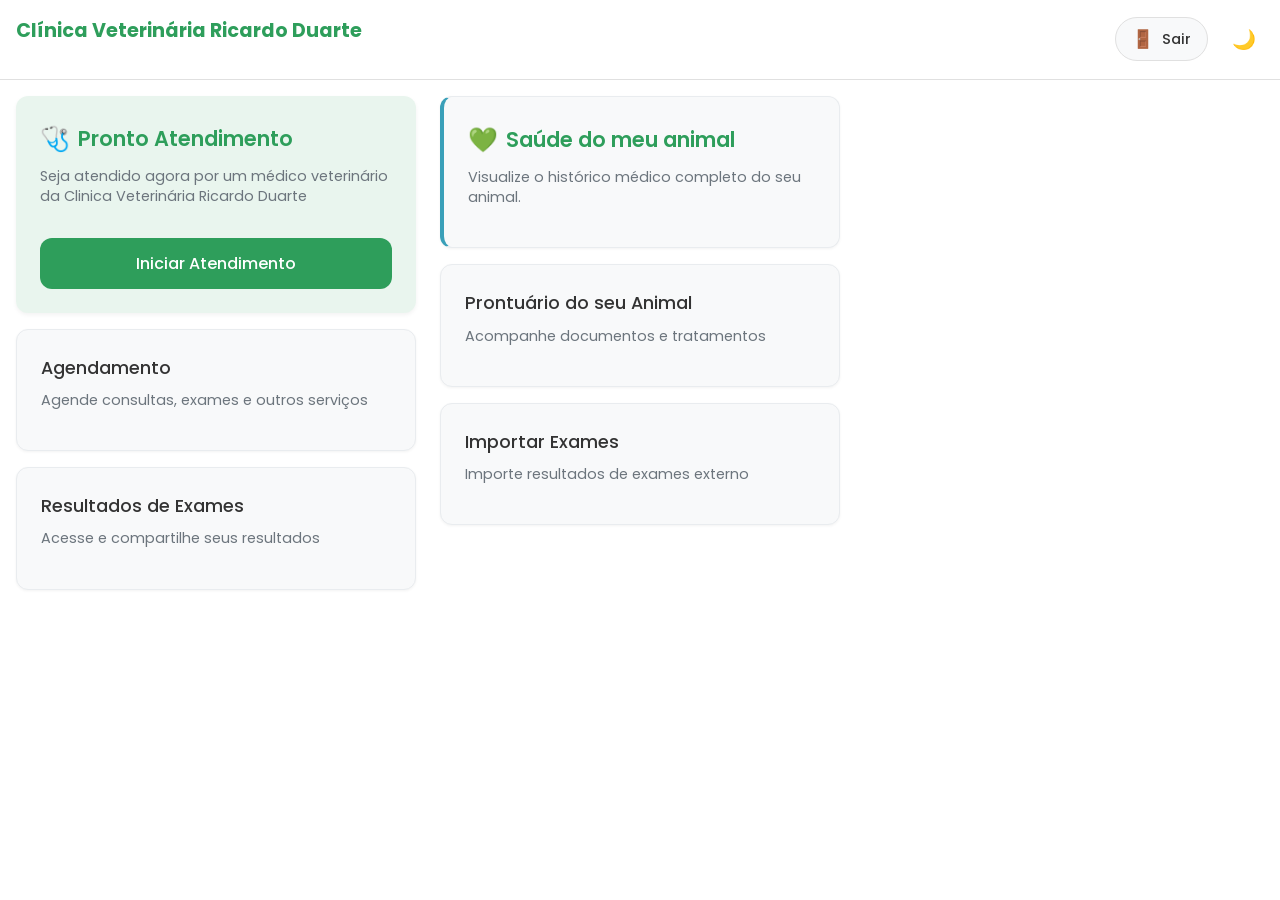
==== index.html @ 4ebd2b17 "Add files via upload" ====
<!DOCTYPE html>
<html lang="pt-BR">
<head>
  <meta charset="UTF-8" />
  <meta name="viewport" content="width=device-width, initial-scale=1.0" />
  <title>PetVet - Tela Inicial</title>
  
  <link rel="icon" type="image/x-icon" href="favicon.ico" />

  <link rel="stylesheet" href="styles.css" />
  <style>
    /* Estilos específicos da página inicial */
    .card-destaque .botao-principal {
      margin-top: 1rem;
    }
    

    .card-servico {
      min-height: 120px;
      display: flex;
      flex-direction: column;
      justify-content: center;
    }

    @media (min-width: 768px) {
      .coluna-servicos {
        max-width: 400px;
      }
    }
  </style>
</head>
<body>
  <div class="app">
    <!-- Cabeçalho -->
    <header class="cabecalho-inicial">
      <h1 class="titulo-clinica">Clínica Veterinária Ricardo Duarte</h1>
      <button class="botao-logout-usuario">
        <span class="icone-logout">🚪</span>
        <span class="texto-logout">Sair</span>
      </button>
      <button class="botao-tema-inicial">🌙</button>
    </header>

    <!-- Conteúdo Principal -->
    <main class="conteudo-principal">
      <div class="grade-servicos">
        <!-- Coluna 1 -->
        <div class="coluna-servicos">
          <!-- Pronto Atendimento -->
          <div class="card-destaque">
            <div class="titulo-card">
              <span class="icone-card">🩺</span> Pronto Atendimento
            </div>
            <p class="descricao-card">
              Seja atendido agora por um médico veterinário da Clinica Veterinária Ricardo Duarte
            </p>
            <button
              class="botao-principal"
              onclick="window.petvet.irPara('/encontrar-veterinario')"
            >
              Iniciar Atendimento
            </button>
          </div>

          <!-- Agendamento -->
          <div class="card-servico" data-rota="/agendar-consulta" style="cursor: pointer">
            <h3 class="titulo-servico">Agendamento</h3>
            <p class="descricao-servico">Agende consultas, exames e outros serviços</p>
          </div>

          <!-- Resultados de Exames -->
          <div class="card-servico" data-rota="/resultados-exames" style="cursor: pointer">
            <h3 class="titulo-servico">Resultados de Exames</h3>
            <p class="descricao-servico">Acesse e compartilhe seus resultados</p>
          </div>
        </div>

        <!-- Coluna 2 -->
        <div class="coluna-servicos">
          <!-- Saúde do Animal -->
          <div class="card-servico card-secundario">
            <h2 class="titulo-card">
              <span class="icone-card">💚</span> Saúde do meu animal
            </h2>
            <p class="descricao-servico">Visualize o histórico médico completo do seu animal.</p>
          </div>

          <!-- Prontuário -->
          <div class="card-servico" data-rota="/meu-prontuario" style="cursor: pointer">
            <h3 class="titulo-servico">Prontuário do seu Animal</h3>
            <p class="descricao-servico">Acompanhe documentos e tratamentos</p>
          </div>

          <!-- Importar Exames -->
          <div class="card-servico" data-rota="/importar-exames" style="cursor: pointer">
            <h3 class="titulo-servico">Importar Exames</h3>
            <p class="descricao-servico">Importe resultados de exames externo</p>
          </div>
        </div>
      </div>
    </main>
  </div>

  <script src="main.js"></script>
  <script>
    // Verificar se usuário está logado
    document.addEventListener("DOMContentLoaded", function () {
      if (!window.petvet.usuarioManager.estaLogado()) {
        window.location.href = "login.html";
      }
    });
  </script>
</body>
</html>
---- styles.css ----
/* ============================================
   PetVet - HTML/CSS3 Stylesheet
   ============================================ */

/* Importação da fonte Poppins */
@import url("https://fonts.googleapis.com/css2?family=Poppins:wght@300;400;500;600;700&display=swap");

/* Reset e Base */
* {
  margin: 0;
  padding: 0;
  box-sizing: border-box;
}

html,
body {
  width: 100%;
  height: 100%;
  font-family: "Poppins", sans-serif;
  -webkit-font-smoothing: antialiased;
  -moz-osx-font-smoothing: grayscale;
}

/* ============================================
   Tema Claro (Padrão)
   ============================================ */
:root {
  /* Cores do tema claro */
  --cor-fundo: #ffffff;
  --cor-texto: #333333;
  --cor-primaria: #2e9e5b;
  --cor-primaria-hover: #25844c;
  --cor-primaria-clara: #e6f4ed;
  --cor-secundaria: #3aa0b9;
  --cor-secundaria-hover: #2d8094;
  --cor-borda: #e0e0e0;
  --cor-cartao: #f8f9fa;
  --cor-cartao-borda: #e9ecef;
  --cor-destaque: #f0f9f6;
  --cor-erro: #e74c3c;
  --cor-aviso: #f39c12;
  --cor-sucesso: #27ae60;
  --cor-texto-suave: #6c757d;
  --sombra: rgba(0, 0, 0, 0.05);
  --sombra-hover: rgba(0, 0, 0, 0.1);

  /* Espaçamento e tamanhos */
  --raio-borda: 12px;
  --espaco-xs: 0.25rem;
  --espaco-sm: 0.5rem;
  --espaco-md: 1rem;
  --espaco-lg: 1.5rem;
  --espaco-xl: 2rem;

  /* Transições */
  --transicao-rapida: 0.2s ease;
  --transicao-media: 0.3s ease;
}

/* ============================================
   Tema Escuro
   ============================================ */
body.escuro {
  --cor-fundo: #121212;
  --cor-texto: #f8f9fa;
  --cor-primaria: #3eb370;
  --cor-primaria-hover: #4cc985;
  --cor-primaria-clara: #1a3a2a;
  --cor-secundaria: #4db8d5;
  --cor-secundaria-hover: #5fc5e0;
  --cor-borda: #333333;
  --cor-cartao: #1e1e1e;
  --cor-cartao-borda: #333333;
  --cor-destaque: #1a3a2a;
  --cor-erro: #e74c3c;
  --cor-aviso: #f39c12;
  --cor-sucesso: #27ae60;
  --cor-texto-suave: #adb5bd;
  --sombra: rgba(0, 0, 0, 0.2);
  --sombra-hover: rgba(0, 0, 0, 0.3);
}

/* ============================================
   Estilos Base
   ============================================ */
body {
  background-color: var(--cor-fundo);
  color: var(--cor-texto);
  transition: background-color var(--transicao-media),
              color var(--transicao-media);
  line-height: 1.6;
}

/* ============================================
   Container Principal
   ============================================ */
.app {
  display: flex;
  flex-direction: column;
  min-height: 100vh;
  position: sticky;
}

/* ============================================
   Cabeçalho Comum
   ============================================ */
.cabecalho,
.cabecalho-inicial {
  display: flex;
  align-items: center;
  padding: var(--espaco-md);
  border-bottom: 1px solid var(--cor-borda);
  background-color: var(--cor-fundo);
  position: sticky;
  top: 0;
  z-index: 10;
  gap: var(--espaco-md);
}

.cabecalho-inicial {
  justify-content: space-between;
}

.botao-voltar {
  background: none;
  border: none;
  color: var(--cor-primaria);
  font-size: 1.5rem;
  cursor: pointer;
  text-decoration: none;
  display: flex;
  align-items: center;
  transition: transform var(--transicao-rapida);
}

.botao-voltar:hover {
  transform: scale(1.1);
}

.seta-voltar {
  font-size: 1.8rem;
}

.titulo-clinica {
  font-size: 1.2rem;
  font-weight: 700;
  color: var(--cor-primaria);
  flex: 1;
}

/* ============================================
   Tipografia
   ============================================ */
h1 {
  font-size: 1.8rem;
  font-weight: 700;
  color: var(--cor-texto);
  margin-bottom: var(--espaco-md);
}

h2 {
  font-size: 1.5rem;
  font-weight: 600;
  color: var(--cor-texto);
  margin-bottom: var(--espaco-lg);
}

h3 {
  font-size: 1.1rem;
  font-weight: 500;
  color: var(--cor-texto);
  margin-bottom: var(--espaco-sm);
}

p {
  font-size: 0.95rem;
  color: var(--cor-texto-suave);
  line-height: 1.5;
}

/* ============================================
   Botões
   ============================================ */
button,
.botao {
  font-family: "Poppins", sans-serif;
  font-weight: 500;
  border: none;
  border-radius: var(--raio-borda);
  cursor: pointer;
  transition: all var(--transicao-rapida);
  display: inline-flex;
  align-items: center;
  justify-content: center;
  gap: var(--espaco-sm);
}

button:active,
.botao:active {
  transform: scale(0.98);
}

button:disabled,
.botao:disabled {
  opacity: 0.6;
  cursor: not-allowed;
}

/* Botão Primário */
.botao-principal,
.botao-primary {
  background-color: var(--cor-primaria);
  color: white;
  padding: 0.8rem 1.5rem;
  font-size: 1rem;
  width: 100%;
}

.botao-principal:hover:not(:disabled),
.botao-primary:hover:not(:disabled) {
  background-color: var(--cor-primaria-hover);
}

/* Botão Secundário */
.botao-secundario,
.botao-secondary {
  background-color: var(--cor-cartao);
  color: var(--cor-texto);
  border: 1px solid var(--cor-borda);
  padding: 0.75rem 1.5rem;
}

.botao-secundario:hover:not(:disabled),
.botao-secondary:hover:not(:disabled) {
  background-color: var(--cor-borda);
}

/* Botão Tema */
.botao-tema,
.botao-tema-inicial {
  width: 2.5rem;
  height: 2.5rem;
  border-radius: 50%;
  background: none;
  border: none;
  font-size: 1.2rem;
  display: flex;
  align-items: center;
  justify-content: center;
  cursor: pointer;
  transition: background-color var(--transicao-rapida);
}

.botao-tema:hover,
.botao-tema-inicial:hover {
  background-color: var(--cor-cartao);
}

/* Botão Logout */
.botao-logout-usuario {
  display: flex;
  align-items: center;
  gap: var(--espaco-sm);
  background-color: var(--cor-cartao);
  border: 1px solid var(--cor-borda);
  border-radius: 2rem;
  padding: 0.5rem 1rem;
  color: var(--cor-texto);
  font-size: 0.9rem;
  cursor: pointer;
  transition: all var(--transicao-rapida);
}

.botao-logout-usuario:hover {
  background-color: rgba(231, 76, 60, 0.1);
  color: var(--cor-erro);
  border-color: var(--cor-erro);
}

.icone-logout {
  font-size: 1.1rem;
}

.texto-logout {
  font-weight: 500;
}

/* ============================================
   Conteúdo Principal
   ============================================ */
.conteudo-principal,
main {
  flex: 1;
  padding: var(--espaco-md);
  width: 100%;
  max-width: 100%;

}

/* ============================================
   Cards
   ============================================ */
.card-destaque {
  background-color: rgba(46, 158, 91, 0.1);
  border-radius: var(--raio-borda);
  padding: var(--espaco-lg);
  box-shadow: 0 2px 4px var(--sombra);
  transition: all var(--transicao-media);
  
}

.card-destaque:hover {
  box-shadow: 0 4px 8px var(--sombra-hover);
  transform: translateY(-2px);
}

.card-servico {
  background-color: var(--cor-cartao);
  border: 1px solid var(--cor-cartao-borda);
  border-radius: var(--raio-borda);
  padding: var(--espaco-lg);
  box-shadow: 0 1px 3px var(--sombra);
  transition: all var(--transicao-media);
  cursor: pointer;
}

.card-servico:hover {
  box-shadow: 0 3px 6px var(--sombra-hover);
  transform: translateY(-2px);
}

.card-servico.card-secundario {
  border-left: 4px solid var(--cor-secundaria);
}

.titulo-card {
  display: flex;
  align-items: center;
  gap: var(--espaco-sm);
  font-size: 1.3rem;
  font-weight: 600;
  color: var(--cor-primaria);
  margin-bottom: var(--espaco-sm);
}

.icone-card {
  font-size: 1.5rem;
}

.titulo-servico {
  font-size: 1.1rem;
  font-weight: 500;
  margin-bottom: var(--espaco-sm);
  color: var(--cor-texto);
}

.descricao-card,
.descricao-servico {
  font-size: 0.9rem;
  color: var(--cor-texto-suave);
  margin-bottom: var(--espaco-md);
  line-height: 1.4;
}

/* Grade de Serviços */
.grade-servicos {
  display: flex;
  flex-direction: column;
  gap: var(--espaco-md);
}

.coluna-servicos {
  display: flex;
  flex-direction: column;
  gap: var(--espaco-md);
}

@media (min-width: 768px) {
  .grade-servicos {
    flex-direction: row;
    gap: var(--espaco-lg);
  }

  .coluna-servicos {
    flex: 1;
  }
}

/* ============================================
   Formulários
   ============================================ */
.formulario-container,
form {
  display: flex;
  flex-direction: column;
  gap: var(--espaco-md);
}

.campo-formulario {
  display: flex;
  flex-direction: column;
  gap: var(--espaco-sm);
}

.campo-formulario label {
  font-size: 0.9rem;
  color: var(--cor-texto);
  font-weight: 500;
}

.campo-formulario input,
.campo-formulario textarea,
.campo-formulario select {
  padding: 0.75rem;
  border: 1px solid var(--cor-borda);
  border-radius: var(--raio-borda);
  font-size: 1rem;
  font-family: "Poppins", sans-serif;
  background-color: var(--cor-fundo);
  color: var(--cor-texto);
  transition: border-color var(--transicao-rapida);
}

.campo-formulario input:focus,
.campo-formulario textarea:focus,
.campo-formulario select:focus {
  outline: none;
  border-color: var(--cor-primaria);
  box-shadow: 0 0 0 3px rgba(46, 158, 91, 0.1);
}

.campo-formulario textarea {
  resize: vertical;
  min-height: 100px;
}

.link-esqueci-senha {
  display: block;
  text-align: right;
  font-size: 0.8rem;
  color: var(--cor-primaria);
  text-decoration: none;
  margin-top: var(--espaco-xs);
  transition: color var(--transicao-rapida);
}

.link-esqueci-senha:hover {
  text-decoration: underline;
}

/* ============================================
   Página de Login
   ============================================ */
.pagina-login {
  display: flex;
  justify-content: center;
  align-items: center;
  min-height: 100vh;
  padding: var(--espaco-md);
  background-color: var(--cor-fundo);
}

.container-login {
  width: 100%;
  max-width: 400px;
  background-color: var(--cor-cartao);
  border-radius: var(--raio-borda);
  box-shadow: 0 4px 12px var(--sombra);
  overflow: hidden;
  animation: slideUp 0.3s ease;
}

@keyframes slideUp {
  from {
    opacity: 0;
    transform: translateY(20px);
  }
  to {
    opacity: 1;
    transform: translateY(0);
  }
}

.logo-container {
  background-color: var(--cor-primaria);
  color: white;
  padding: 2rem var(--espaco-md);
  text-align: center;
}

.logo-clinica {
  display: flex;
  align-items: center;
  justify-content: center;
  margin-bottom: var(--espaco-sm);
  gap: var(--espaco-sm);
}

.icone-logo {
  font-size: 2rem;
}

.logo-container h1 {
  font-size: 2rem;
  font-weight: 700;
  color: white;
  margin: 0;
}

.slogan {
  font-size: 0.9rem;
  opacity: 0.9;
  margin: 0;
  color: white;
}

.formulario-container {
  padding: 2rem var(--espaco-md);
}

.formulario-container h2 {
  font-size: 1.5rem;
  margin-bottom: var(--espaco-lg);
  text-align: center;
  color: var(--cor-texto);
}

.mensagem-erro {
  background-color: rgba(231, 76, 60, 0.1);
  color: var(--cor-erro);
  padding: 0.75rem;
  border-radius: var(--raio-borda);
  margin-bottom: var(--espaco-md);
  font-size: 0.9rem;
  text-align: center;
  border-left: 4px solid var(--cor-erro);
  animation: slideDown 0.3s ease;
}

.mensagem-sucesso {
  background-color: rgba(39, 174, 96, 0.1);
  color: var(--cor-sucesso);
  padding: 0.75rem;
  border-radius: var(--raio-borda);
  margin-bottom: var(--espaco-md);
  font-size: 0.9rem;
  text-align: center;
  border-left: 4px solid var(--cor-sucesso);
  animation: slideDown 0.3s ease;
}

@keyframes slideDown {
  from {
    opacity: 0;
    transform: translateY(-10px);
  }
  to {
    opacity: 1;
    transform: translateY(0);
  }
}

.botao-login {
  background-color: var(--cor-primaria);
  color: white;
  border: none;
  border-radius: 2rem;
  font-size: 1rem;
  font-weight: 500;
  cursor: pointer;
  transition: background-color var(--transicao-rapida);
  padding: 0.75rem;
  margin-top: var(--espaco-md);
}

.botao-login:hover:not(:disabled) {
  background-color: var(--cor-primaria-hover);
}

.botao-login:disabled {
  background-color: var(--cor-texto-suave);
  cursor: not-allowed;
}

.opcoes-adicionais {
  text-align: center;
  font-size: 0.9rem;
  color: var(--cor-texto-suave);
  margin-top: var(--espaco-lg);
}

.link-cadastro {
  color: var(--cor-primaria);
  text-decoration: none;
  font-weight: 500;
  transition: color var(--transicao-rapida);
}

.link-cadastro:hover {
  text-decoration: underline;
}

.credenciais-teste {
  margin-top: var(--espaco-lg);
  padding-top: var(--espaco-md);
  border-top: 1px solid var(--cor-borda);
  font-size: 0.8rem;
  color: var(--cor-texto-suave);
}

.credenciais-teste p {
  margin: var(--espaco-xs) 0;
}

.credenciais-teste strong {
  color: var(--cor-texto);
}

/* ============================================
   Links
   ============================================ */
a {
  color: var(--cor-primaria);
  text-decoration: none;
  transition: color var(--transicao-rapida);
}

a:hover {
  text-decoration: underline;
}

/* ============================================
   Responsividade
   ============================================ */
@media (max-width: 768px) {
  .texto-logout {
    display: none;
  }

  .botao-logout-usuario {
    padding: var(--espaco-sm);
  }

  .icone-logout {
    margin: 0;
  }

  .titulo-clinica {
    font-size: 1rem;
  }

  h1 {
    font-size: 1.5rem;
  }

  h2 {
    font-size: 1.2rem;
  }

  .container-login {
    max-width: 100%;
  }

  .conteudo-principal,
  main {
    padding: var(--espaco-sm);
  }
}

@media (max-width: 480px) {
  :root {
    --espaco-md: 0.75rem;
    --espaco-lg: 1.25rem;
  }

  h1 {
    font-size: 1.3rem;
  }

  .botao-principal,
  .botao-primary {
    font-size: 0.9rem;
    padding: 0.7rem 1.2rem;
  }

  .card-destaque,
  .card-servico {
    padding: 1rem;
  }

  .titulo-card {
    font-size: 1.1rem;
  }
}

/* ============================================
   Animações Gerais
   ============================================ */
@keyframes fadeIn {
  from {
    opacity: 0;
  }
  to {
    opacity: 1;
  }
}

@keyframes slideInLeft {
  from {
    opacity: 0;
    transform: translateX(-20px);
  }
  to {
    opacity: 1;
    transform: translateX(0);
  }
}

.fade-in {
  animation: fadeIn 0.3s ease;
}

.slide-in-left {
  animation: slideInLeft 0.3s ease;
}

/* ============================================
   Utilitários
   ============================================ */
.hidden {
  display: none !important;
}

.visivel {
  display: block;
}

.texto-centro {
  text-align: center;
}

.flex-centro {
  display: flex;
  align-items: center;
  justify-content: center;
}

.gap-sm {
  gap: var(--espaco-sm);
}

.gap-md {
  gap: var(--espaco-md);
}

.gap-lg {
  gap: var(--espaco-lg);
}

.w-100 {
  width: 100%;
}

.mt-sm {
  margin-top: var(--espaco-sm);
}

.mt-md {
  margin-top: var(--espaco-md);
}

.mt-lg {
  margin-top: var(--espaco-lg);
}

.mb-sm {
  margin-bottom: var(--espaco-sm);
}

.mb-md {
  margin-bottom: var(--espaco-md);
}

.mb-lg {
  margin-bottom: var(--espaco-lg);
}

.p-sm {
  padding: var(--espaco-sm);
}

.p-md {
  padding: var(--espaco-md);
}

.p-lg {
  padding: var(--espaco-lg);
}
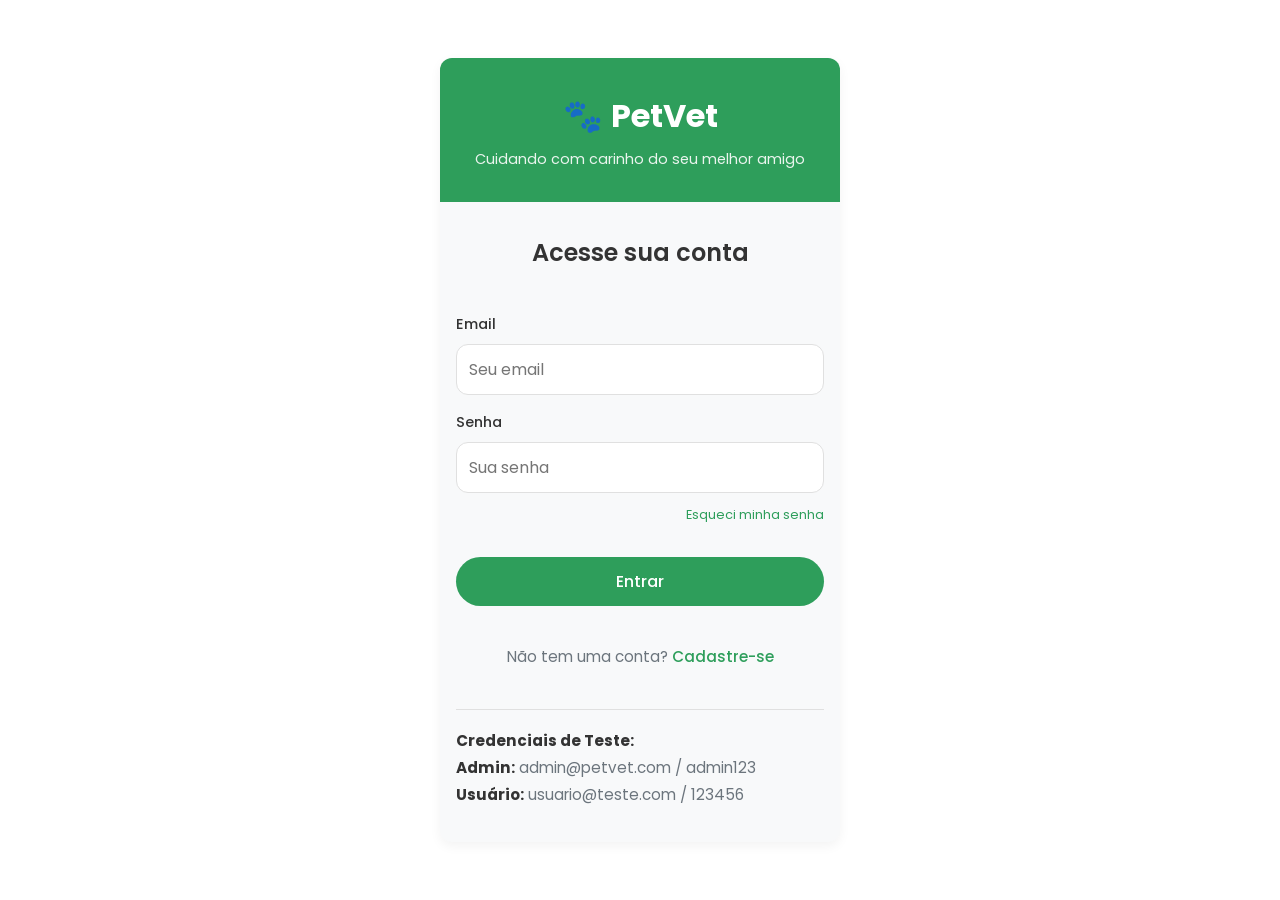
==== commit 9216c408: "Validação de formulário com máscara de CPF — campo que formata automaticamente enquanto digita (ex: " ====
--- a/index.html
+++ b/index.html
@@ -4,111 +4,501 @@
   <meta charset="UTF-8" />
   <meta name="viewport" content="width=device-width, initial-scale=1.0" />
   <title>PetVet - Tela Inicial</title>
-  
   <link rel="icon" type="image/x-icon" href="favicon.ico" />
-
+  <link rel="preconnect" href="https://fonts.googleapis.com" />
+  <link rel="preconnect" href="https://fonts.gstatic.com" crossorigin />
+  <link href="https://fonts.googleapis.com/css2?family=Poppins:wght@300;400;500;600;700&display=swap" rel="stylesheet" />
   <link rel="stylesheet" href="styles.css" />
   <style>
-    /* Estilos específicos da página inicial */
-    .card-destaque .botao-principal {
-      margin-top: 1rem;
-    }
-    
+    :root {
+      --cor-fundo: #ffffff;
+      --cor-texto: #333333;
+      --cor-primaria: #2e9e5b;
+      --cor-primaria-hover: #25844c;
+      --cor-primaria-clara: #e6f4ed;
+      --cor-secundaria: #3aa0b9;
+      --cor-borda: #e0e0e0;
+      --cor-cartao: #f8f9fa;
+      --cor-cartao-borda: #e9ecef;
+      --cor-erro: #e74c3c;
+      --cor-texto-suave: #6c757d;
+      --sombra: rgba(0,0,0,.05);
+      --sombra-hover: rgba(0,0,0,.1);
+      --raio-borda: 12px;
+      --espaco-sm: .5rem;
+      --espaco-md: 1rem;
+      --espaco-lg: 1.5rem;
+      --transicao-rapida: .2s ease;
+      --transicao-media: .3s ease;
+    }
+
+    body.escuro {
+      --cor-fundo: #121212;
+      --cor-texto: #f8f9fa;
+      --cor-primaria: #3eb370;
+      --cor-primaria-hover: #4cc985;
+      --cor-primaria-clara: #1a3a2a;
+      --cor-secundaria: #4db8d5;
+      --cor-borda: #333333;
+      --cor-cartao: #1e1e1e;
+      --cor-cartao-borda: #333333;
+      --cor-texto-suave: #adb5bd;
+      --sombra: rgba(0,0,0,.2);
+      --sombra-hover: rgba(0,0,0,.3);
+    }
+
+    *, *::before, *::after { box-sizing: border-box; margin: 0; padding: 0; }
+
+    body {
+      font-family: "Poppins", sans-serif;
+      background-color: var(--cor-fundo);
+      color: var(--cor-texto);
+      line-height: 1.6;
+      transition: background-color var(--transicao-media), color var(--transicao-media);
+      -webkit-font-smoothing: antialiased;
+    }
+
+    .app {
+      display: flex;
+      flex-direction: column;
+      min-height: 100vh;
+    }
+
+    .cabecalho {
+      display: flex;
+      align-items: center;
+      justify-content: space-between;
+      padding: var(--espaco-md);
+      border-bottom: 1px solid var(--cor-borda);
+      background-color: var(--cor-fundo);
+      position: sticky;
+      top: 0;
+      z-index: 10;
+      gap: var(--espaco-md);
+    }
+
+    .cabecalho h1 {
+      font-size: 1.4rem;
+      font-weight: 700;
+      color: var(--cor-texto);
+      margin: 0;
+      line-height: 1;
+    }
+
+    .btn-sair-home {
+      display: flex;
+      align-items: center;
+      gap: var(--espaco-sm);
+      background-color: var(--cor-cartao);
+      border: 1px solid var(--cor-borda);
+      border-radius: 2rem;
+      padding: .5rem 1rem;
+      color: var(--cor-texto);
+      font-family: "Poppins", sans-serif;
+      font-size: .9rem;
+      font-weight: 500;
+      cursor: pointer;
+      transition: all var(--transicao-rapida);
+    }
+
+    .btn-sair-home:hover {
+      background-color: rgba(231,76,60,.1);
+      color: var(--cor-erro);
+      border-color: var(--cor-erro);
+    }
+
+    .btn-tema-home {
+      width: 2.5rem;
+      height: 2.5rem;
+      border-radius: 50%;
+      background: none;
+      border: none;
+      font-size: 1.2rem;
+      display: flex;
+      align-items: center;
+      justify-content: center;
+      cursor: pointer;
+      transition: background-color var(--transicao-rapida);
+    }
+
+    .btn-tema-home:hover { background-color: var(--cor-cartao); }
+
+    .conteudo-principal {
+      flex: 1;
+      padding: var(--espaco-md);
+      width: 100%;
+    }
+
+    .grade-servicos {
+      display: flex;
+      flex-direction: column;
+      gap: var(--espaco-md);
+    }
+
+    .coluna-servicos {
+      display: flex;
+      flex-direction: column;
+      gap: var(--espaco-md);
+    }
+
+    @media (min-width: 768px) {
+      .grade-servicos  { flex-direction: row; gap: var(--espaco-lg); }
+      .coluna-servicos { flex: 1; }
+    }
+
+    .card-destaque {
+      background-color: var(--cor-primaria-clara);
+      border-radius: var(--raio-borda);
+      padding: var(--espaco-lg);
+      box-shadow: 0 2px 4px var(--sombra);
+      border-left: 4px solid var(--cor-primaria);
+      transition: all var(--transicao-media);
+    }
+
+    .card-destaque:hover {
+      box-shadow: 0 4px 8px var(--sombra-hover);
+      transform: translateY(-2px);
+    }
 
     .card-servico {
-      min-height: 120px;
+      background-color: var(--cor-cartao);
+      border: 1px solid var(--cor-cartao-borda);
+      border-radius: var(--raio-borda);
+      padding: var(--espaco-lg);
+      box-shadow: 0 1px 3px var(--sombra);
+      transition: all var(--transicao-media);
+      cursor: pointer;
+      min-height: 100px;
       display: flex;
       flex-direction: column;
       justify-content: center;
     }
 
+    .card-servico:hover {
+      box-shadow: 0 3px 6px var(--sombra-hover);
+      transform: translateY(-2px);
+    }
+
+    .card-servico.card-secundario { border-left: 4px solid var(--cor-secundaria); cursor: default; }
+    .card-api                     { border-left: 4px solid var(--cor-secundaria); }
+
+    .titulo-card {
+      display: flex;
+      align-items: center;
+      gap: var(--espaco-sm);
+      font-size: 1.15rem;
+      font-weight: 600;
+      color: var(--cor-primaria);
+      margin-bottom: var(--espaco-sm);
+    }
+
+    .titulo-servico {
+      font-family: "Poppins", sans-serif;
+      font-size: 1rem;
+      font-weight: 600;
+      margin-bottom: var(--espaco-sm);
+      color: var(--cor-texto);
+    }
+
+    .descricao-card,
+    .descricao-servico {
+      font-family: "Poppins", sans-serif;
+      font-size: .875rem;
+      color: var(--cor-texto-suave);
+      line-height: 1.45;
+      margin-bottom: var(--espaco-md);
+    }
+
+    .botao-principal {
+      font-family: "Poppins", sans-serif;
+      background-color: var(--cor-primaria);
+      color: #fff;
+      border: none;
+      border-radius: var(--raio-borda);
+      padding: .8rem 1.5rem;
+      font-size: 1rem;
+      font-weight: 500;
+      cursor: pointer;
+      width: 100%;
+      transition: background-color var(--transicao-rapida), transform var(--transicao-rapida);
+    }
+
+    .botao-principal:hover  { background-color: var(--cor-primaria-hover); transform: translateY(-1px); }
+    .botao-principal:active { transform: scale(.98); }
+
+    .carrossel {
+      position: relative;
+      overflow: hidden;
+      border-radius: var(--raio-borda);
+      margin-bottom: var(--espaco-lg);
+      box-shadow: 0 2px 8px var(--sombra);
+    }
+
+    .carrossel-faixa {
+      display: flex;
+      transition: transform .45s ease;
+    }
+
+    .carrossel-slide {
+      min-width: 100%;
+      height: 195px;
+      display: flex;
+      flex-direction: column;
+      align-items: center;
+      justify-content: center;
+      padding: var(--espaco-lg);
+      text-align: center;
+      user-select: none;
+    }
+
+    .carrossel-slide:nth-child(1) { background: linear-gradient(135deg,#2e9e5b,#1a7a43); }
+    .carrossel-slide:nth-child(2) { background: linear-gradient(135deg,#3aa0b9,#1f7d99); }
+    .carrossel-slide:nth-child(3) { background: linear-gradient(135deg,#7b52ab,#5a3888); }
+    .carrossel-slide:nth-child(4) { background: linear-gradient(135deg,#e67e22,#c96b0f); }
+    .carrossel-slide:nth-child(5) { background: linear-gradient(135deg,#e74c3c,#c0392b); }
+
+    .slide-icone  { font-size: 2.5rem; margin-bottom: .4rem; line-height: 1; }
+    .slide-titulo { font-family: "Poppins", sans-serif; font-size: 1.2rem; font-weight: 700; color: #fff; margin: 0 0 .3rem; }
+    .slide-desc   { font-family: "Poppins", sans-serif; font-size: .875rem; color: rgba(255,255,255,.88); margin: 0; line-height: 1.4; }
+
+    .carrossel-btn {
+      position: absolute;
+      top: 50%;
+      transform: translateY(-50%);
+      background: rgba(0,0,0,.3);
+      border: none;
+      color: #fff;
+      width: 34px;
+      height: 34px;
+      border-radius: 50%;
+      font-size: 1rem;
+      cursor: pointer;
+      display: flex;
+      align-items: center;
+      justify-content: center;
+      transition: background var(--transicao-rapida);
+      z-index: 2;
+    }
+
+    .carrossel-btn:hover { background: rgba(0,0,0,.55); }
+    .carrossel-btn.prev  { left: 10px; }
+    .carrossel-btn.next  { right: 10px; }
+
+    .carrossel-pontos {
+      position: absolute;
+      bottom: 10px;
+      left: 50%;
+      transform: translateX(-50%);
+      display: flex;
+      gap: 6px;
+    }
+
+    .carrossel-pontos button {
+      width: 8px;
+      height: 8px;
+      border-radius: 50%;
+      border: none;
+      padding: 0;
+      background: rgba(255,255,255,.45);
+      cursor: pointer;
+      transition: background var(--transicao-rapida);
+    }
+
+    .carrossel-pontos button.ativo { background: #fff; }
+
     @media (min-width: 768px) {
-      .coluna-servicos {
-        max-width: 400px;
-      }
+      .carrossel-slide { height: 230px; }
+      .slide-icone     { font-size: 3rem; }
+      .slide-titulo    { font-size: 1.4rem; }
+      .slide-desc      { font-size: .95rem; }
     }
   </style>
 </head>
 <body>
   <div class="app">
-    <!-- Cabeçalho -->
-    <header class="cabecalho-inicial">
-      <h1 class="titulo-clinica">Clínica Veterinária Ricardo Duarte</h1>
-      <button class="botao-logout-usuario">
-        <span class="icone-logout">🚪</span>
-        <span class="texto-logout">Sair</span>
-      </button>
-      <button class="botao-tema-inicial">🌙</button>
+
+    <header class="cabecalho">
+      <h1>🐾 PetVet</h1>
+      <div style="display:flex;gap:1rem;align-items:center">
+        <button class="btn-sair-home" onclick="sairPetVet()">
+          <span>🚪</span>
+          <span>Sair</span>
+        </button>
+        <button class="btn-tema-home" id="btn-tema" onclick="alternarTema()">🌙</button>
+      </div>
     </header>
 
-    <!-- Conteúdo Principal -->
     <main class="conteudo-principal">
+
+      <div class="carrossel" id="carrossel">
+        <div class="carrossel-faixa" id="carrossel-faixa">
+          <div class="carrossel-slide">
+            <div class="slide-icone">🐾</div>
+            <p class="slide-titulo">Bem-vindo ao PetVet</p>
+            <p class="slide-desc">Cuidando com carinho do seu melhor amigo</p>
+          </div>
+          <div class="carrossel-slide">
+            <div class="slide-icone">🩺</div>
+            <p class="slide-titulo">Pronto Atendimento 24h</p>
+            <p class="slide-desc">Veterinários disponíveis a qualquer hora para emergências</p>
+          </div>
+          <div class="carrossel-slide">
+            <div class="slide-icone">💉</div>
+            <p class="slide-titulo">Vacinação em Dia</p>
+            <p class="slide-desc">Mantenha a carteira de vacinação do seu pet atualizada</p>
+          </div>
+          <div class="carrossel-slide">
+            <div class="slide-icone">🔬</div>
+            <p class="slide-titulo">Laboratório Completo</p>
+            <p class="slide-desc">Exames rápidos com resultados online no mesmo dia</p>
+          </div>
+          <div class="carrossel-slide">
+            <div class="slide-icone">🏥</div>
+            <p class="slide-titulo">Internação e Cirurgia</p>
+            <p class="slide-desc">Estrutura moderna com monitoramento contínuo</p>
+          </div>
+        </div>
+        <button class="carrossel-btn prev" id="btn-prev" aria-label="Anterior">&#8592;</button>
+        <button class="carrossel-btn next" id="btn-next" aria-label="Próximo">&#8594;</button>
+        <div class="carrossel-pontos" id="carrossel-pontos"></div>
+      </div>
+
       <div class="grade-servicos">
-        <!-- Coluna 1 -->
+
         <div class="coluna-servicos">
-          <!-- Pronto Atendimento -->
           <div class="card-destaque">
             <div class="titulo-card">
-              <span class="icone-card">🩺</span> Pronto Atendimento
+              <span>🩺</span> Pronto Atendimento
             </div>
             <p class="descricao-card">
-              Seja atendido agora por um médico veterinário da Clinica Veterinária Ricardo Duarte
+              Seja atendido agora por um médico veterinário da Clínica Ricardo Duarte
             </p>
-            <button
-              class="botao-principal"
-              onclick="window.petvet.irPara('/encontrar-veterinario')"
-            >
+            <button class="botao-principal"
+                    onclick="window.location.href='encontrar-veterinario.html'">
               Iniciar Atendimento
             </button>
           </div>
 
-          <!-- Agendamento -->
-          <div class="card-servico" data-rota="/agendar-consulta" style="cursor: pointer">
-            <h3 class="titulo-servico">Agendamento</h3>
+          <div class="card-servico"
+               onclick="window.location.href='agendar-consulta.html'">
+            <h3 class="titulo-servico">📅 Agendamento</h3>
             <p class="descricao-servico">Agende consultas, exames e outros serviços</p>
           </div>
 
-          <!-- Resultados de Exames -->
-          <div class="card-servico" data-rota="/resultados-exames" style="cursor: pointer">
-            <h3 class="titulo-servico">Resultados de Exames</h3>
+          <div class="card-servico"
+               onclick="window.location.href='resultados-exames.html'">
+            <h3 class="titulo-servico">🔬 Resultados de Exames</h3>
             <p class="descricao-servico">Acesse e compartilhe seus resultados</p>
           </div>
         </div>
 
-        <!-- Coluna 2 -->
         <div class="coluna-servicos">
-          <!-- Saúde do Animal -->
           <div class="card-servico card-secundario">
             <h2 class="titulo-card">
-              <span class="icone-card">💚</span> Saúde do meu animal
+              <span>💚</span> Saúde do meu animal
             </h2>
             <p class="descricao-servico">Visualize o histórico médico completo do seu animal.</p>
           </div>
 
-          <!-- Prontuário -->
-          <div class="card-servico" data-rota="/meu-prontuario" style="cursor: pointer">
-            <h3 class="titulo-servico">Prontuário do seu Animal</h3>
+          <div class="card-servico"
+               onclick="window.location.href='meu-prontuario.html'">
+            <h3 class="titulo-servico">📋 Prontuário do seu Animal</h3>
             <p class="descricao-servico">Acompanhe documentos e tratamentos</p>
           </div>
 
-          <!-- Importar Exames -->
-          <div class="card-servico" data-rota="/importar-exames" style="cursor: pointer">
-            <h3 class="titulo-servico">Importar Exames</h3>
-            <p class="descricao-servico">Importe resultados de exames externo</p>
+          <div class="card-servico"
+               onclick="window.location.href='importar-exames.html'">
+            <h3 class="titulo-servico">📤 Importar Exames</h3>
+            <p class="descricao-servico">Importe resultados de exames externos</p>
+          </div>
+
+          <div class="card-servico card-api"
+               onclick="window.location.href='api-publica.html'">
+            <h3 class="titulo-servico">🐕 Raças de Cães</h3>
+            <p class="descricao-servico">Explore raças e fotos via API pública</p>
           </div>
         </div>
+
       </div>
     </main>
   </div>
 
   <script src="main.js"></script>
   <script>
-    // Verificar se usuário está logado
+    (function () {
+      if (localStorage.getItem("petvet_tema") === "escuro") {
+        document.body.classList.add("escuro");
+      }
+    })();
+
+    function alternarTema() {
+      document.body.classList.toggle("escuro");
+      var escuro = document.body.classList.contains("escuro");
+      localStorage.setItem("petvet_tema", escuro ? "escuro" : "claro");
+      document.getElementById("btn-tema").textContent = escuro ? "☀️" : "🌙";
+    }
+
+    function sairPetVet() {
+      localStorage.removeItem("petvet_usuario_logado");
+      window.location.href = "login.html";
+    }
+
     document.addEventListener("DOMContentLoaded", function () {
-      if (!window.petvet.usuarioManager.estaLogado()) {
+      var escuro = document.body.classList.contains("escuro");
+      document.getElementById("btn-tema").textContent = escuro ? "☀️" : "🌙";
+
+      if (window.petvet && !window.petvet.usuarioManager.estaLogado()) {
         window.location.href = "login.html";
+        return;
       }
+
+      initCarrossel();
     });
+
+    function initCarrossel() {
+      var faixa  = document.getElementById("carrossel-faixa");
+      var slides = faixa.querySelectorAll(".carrossel-slide");
+      var pontos = document.getElementById("carrossel-pontos");
+      var total  = slides.length;
+      var atual  = 0;
+      var timer;
+
+      slides.forEach(function (_, i) {
+        var p = document.createElement("button");
+        if (i === 0) p.classList.add("ativo");
+        p.setAttribute("aria-label", "Slide " + (i + 1));
+        p.addEventListener("click", function () { irParaSlide(i); reiniciarTimer(); });
+        pontos.appendChild(p);
+      });
+
+      function irParaSlide(n) {
+        atual = (n + total) % total;
+        faixa.style.transform = "translateX(-" + (atual * 100) + "%)";
+        pontos.querySelectorAll("button").forEach(function (p, i) {
+          p.classList.toggle("ativo", i === atual);
+        });
+      }
+
+      function avancar() { irParaSlide(atual + 1); }
+      function voltar()  { irParaSlide(atual - 1); }
+
+      function reiniciarTimer() {
+        clearInterval(timer);
+        timer = setInterval(avancar, 4000);
+      }
+
+      document.getElementById("btn-next").addEventListener("click", function () { avancar(); reiniciarTimer(); });
+      document.getElementById("btn-prev").addEventListener("click", function () { voltar(); reiniciarTimer(); });
+
+      var xInicio = 0;
+      faixa.addEventListener("touchstart", function (e) { xInicio = e.touches[0].clientX; }, { passive: true });
+      faixa.addEventListener("touchend", function (e) {
+        var diff = xInicio - e.changedTouches[0].clientX;
+        if (Math.abs(diff) > 40) { diff > 0 ? avancar() : voltar(); reiniciarTimer(); }
+      });
+
+      reiniciarTimer();
+    }
   </script>
 </body>
 </html>
